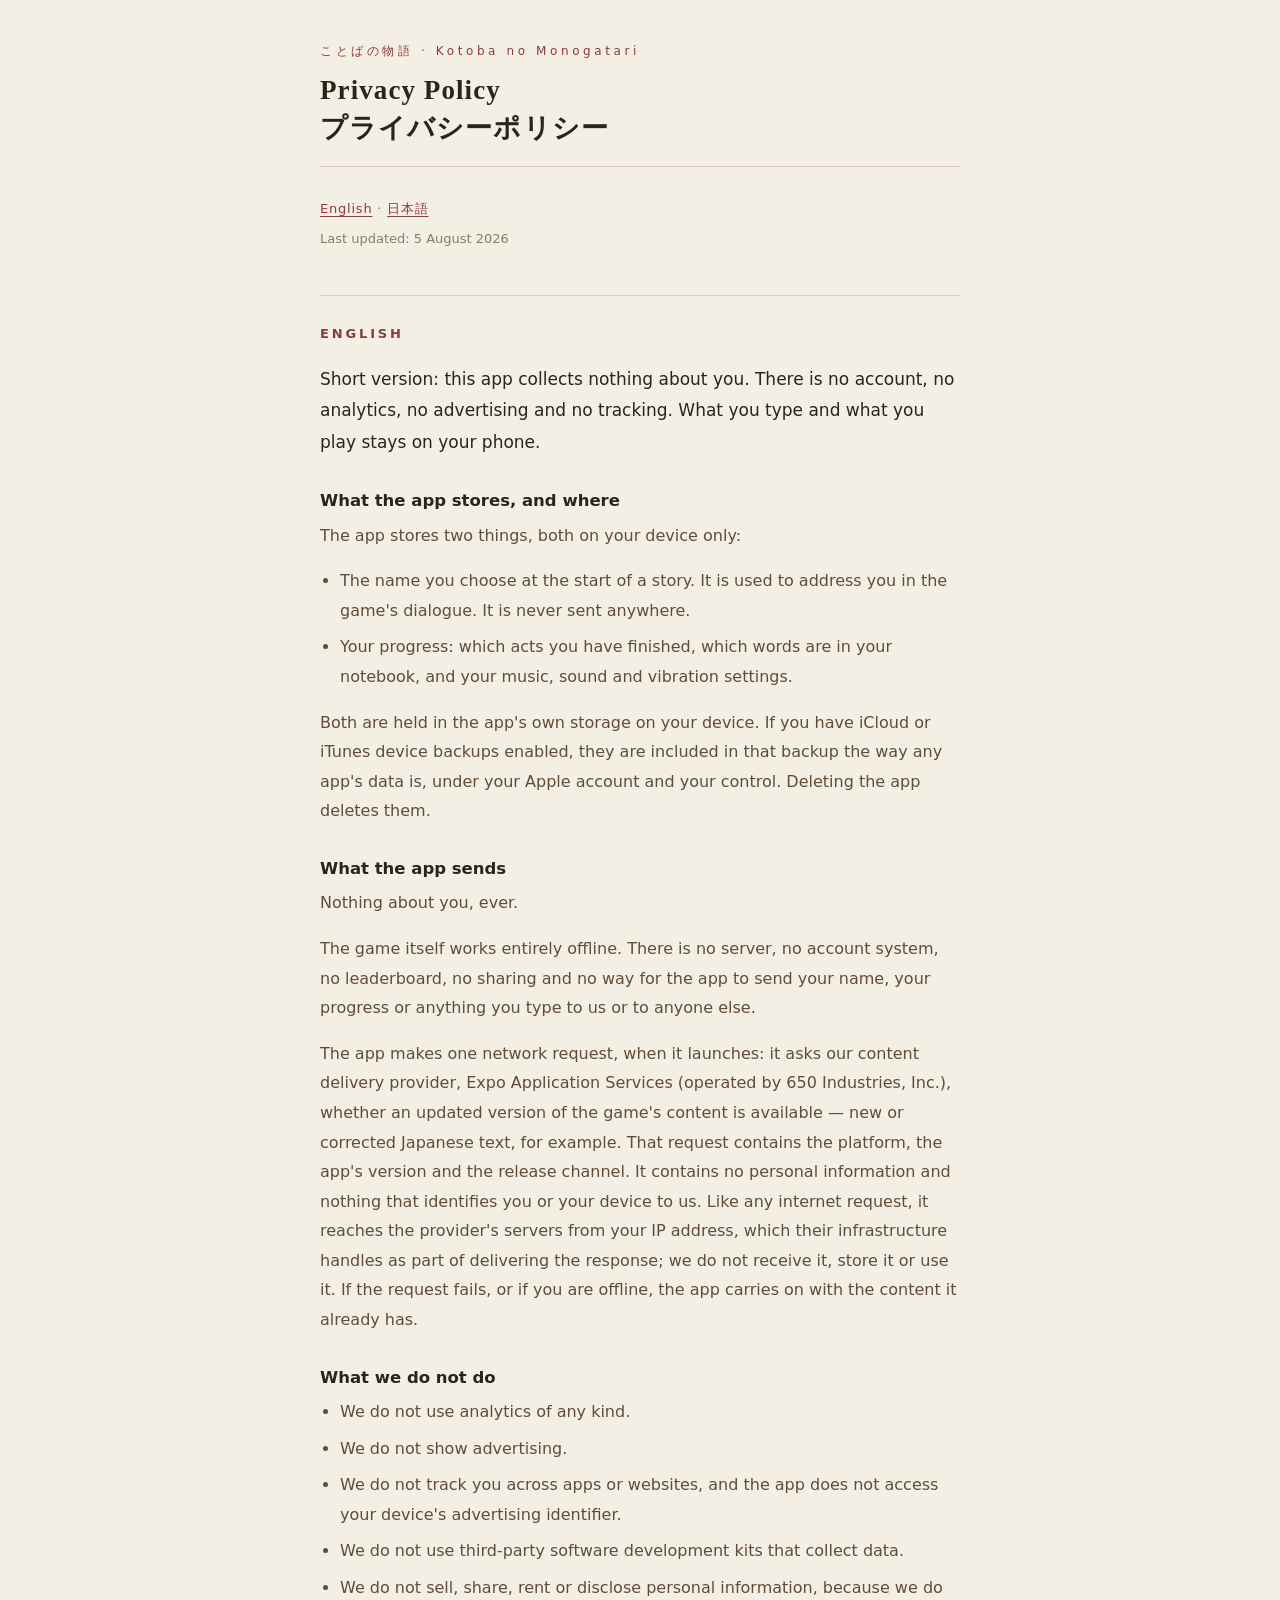
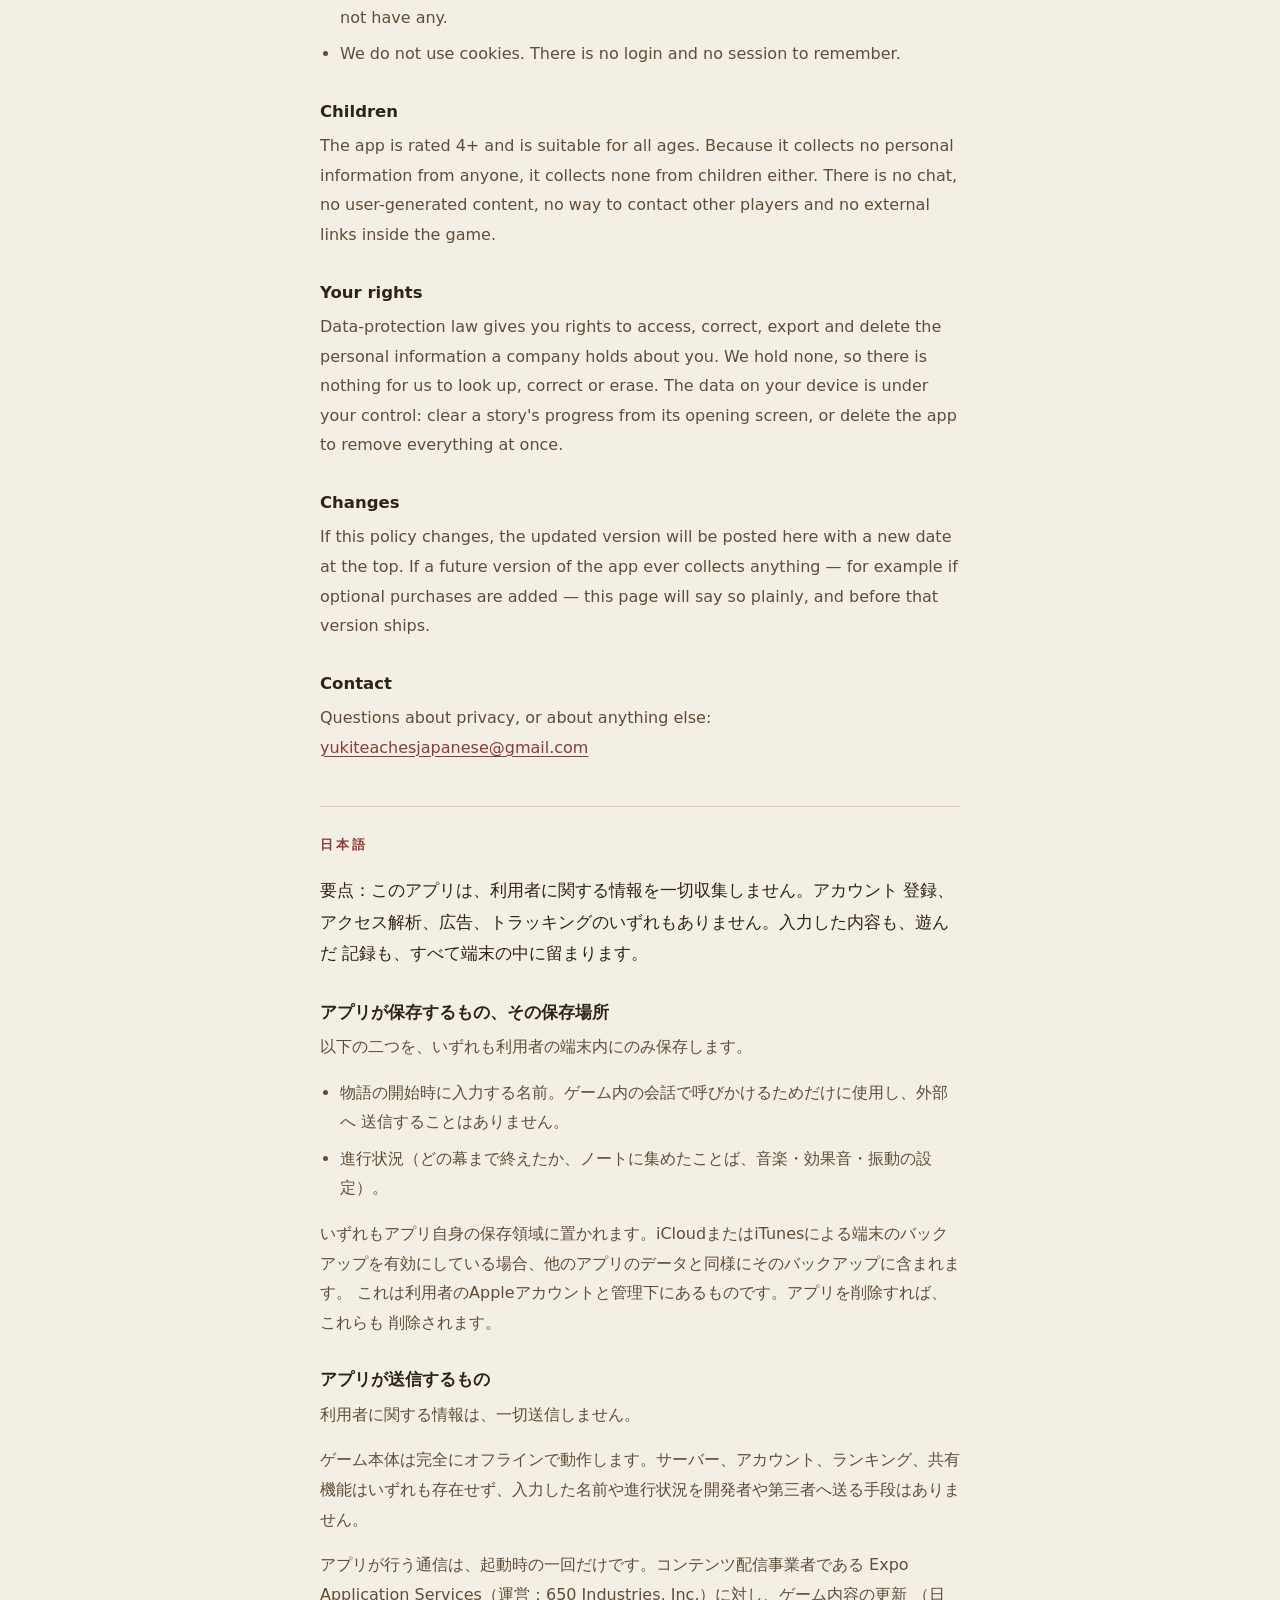
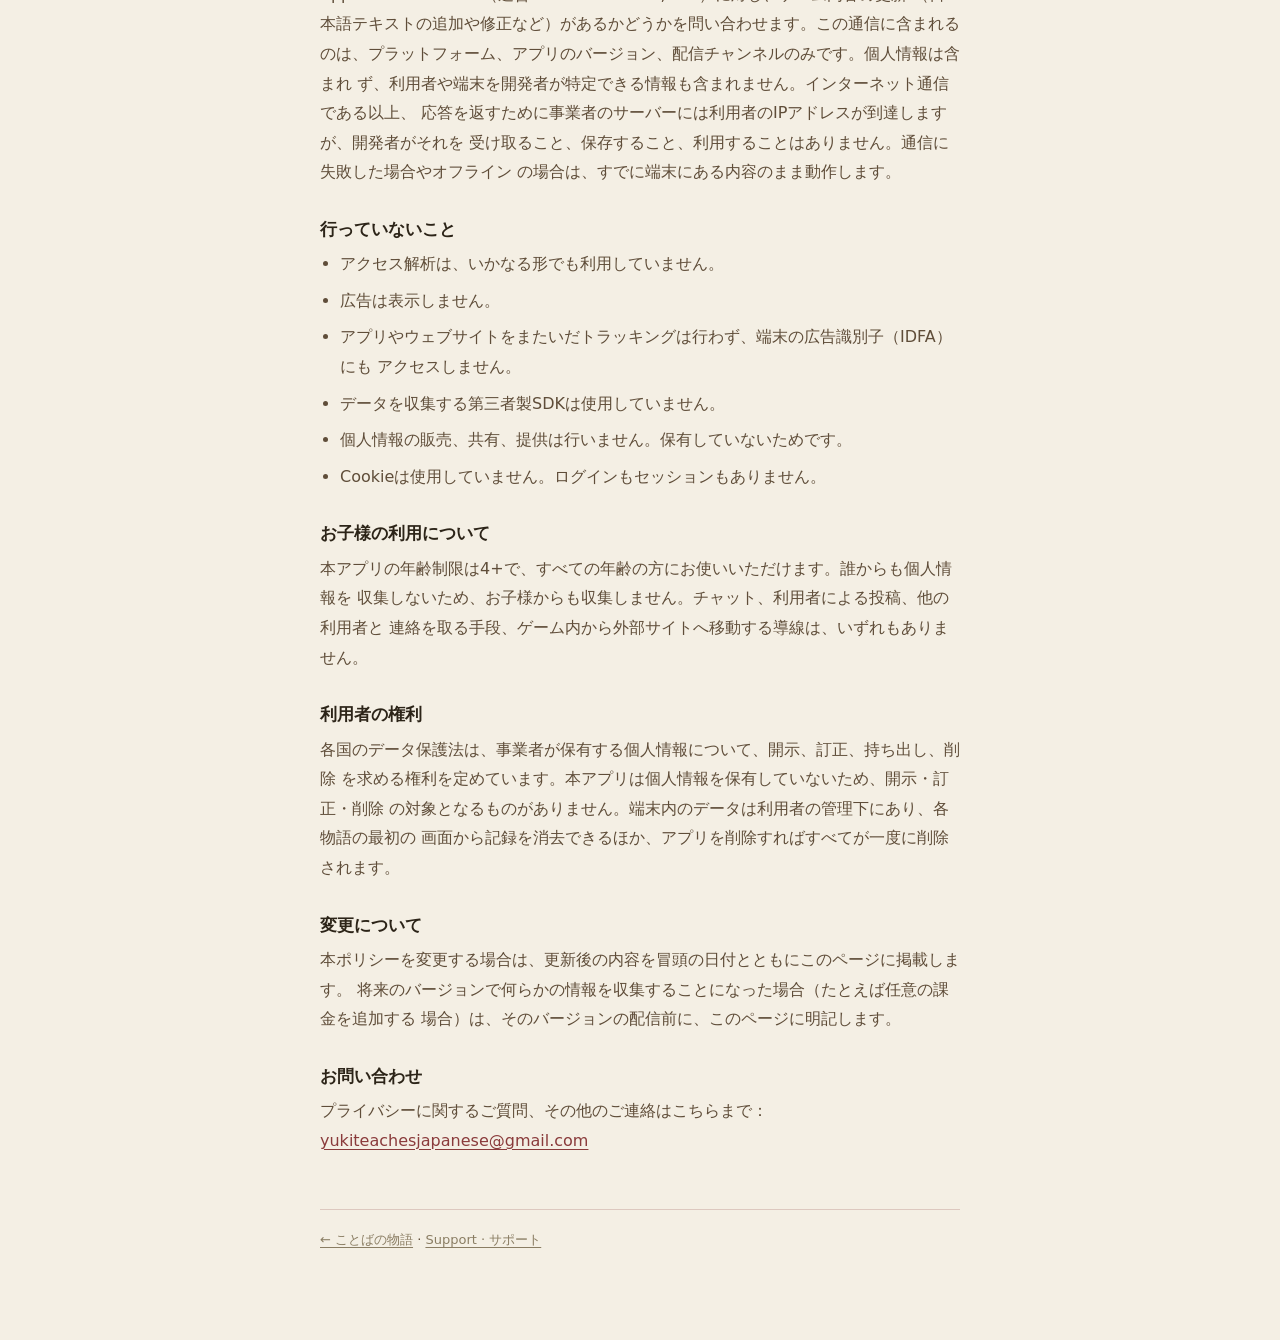
==== privacy.html @ 6cbe2940 "The support and privacy pages the App Store links to Both required by App Store Connect, both opened" ====
<!DOCTYPE html>
<html lang="en">
<head>
<meta charset="utf-8">
<meta name="viewport" content="width=device-width, initial-scale=1">
<title>Privacy Policy — ことばの物語 / Kotoba no Monogatari</title>
<meta name="description" content="Privacy policy for ことばの物語 (Kotoba no Monogatari). The app collects no data.">
<link rel="stylesheet" href="style.css">
</head>
<body>
<main>

<header>
  <p class="eyebrow">ことばの物語 · Kotoba no Monogatari</p>
  <h1>Privacy Policy<br>プライバシーポリシー</h1>
</header>

<p class="langswitch"><a href="#en">English</a> · <a href="#ja">日本語</a></p>
<p class="updated">Last updated: 5 August 2026</p>

<h2 id="en">English</h2>

<p class="lead">Short version: this app collects nothing about you. There is no
account, no analytics, no advertising and no tracking. What you type and what
you play stays on your phone.</p>

<h3>What the app stores, and where</h3>
<p>The app stores two things, both on your device only:</p>
<ul>
  <li>The name you choose at the start of a story. It is used to address you in
      the game's dialogue. It is never sent anywhere.</li>
  <li>Your progress: which acts you have finished, which words are in your
      notebook, and your music, sound and vibration settings.</li>
</ul>
<p>Both are held in the app's own storage on your device. If you have iCloud or
iTunes device backups enabled, they are included in that backup the way any
app's data is, under your Apple account and your control. Deleting the app
deletes them.</p>

<h3>What the app sends</h3>
<p>Nothing about you, ever.</p>
<p>The game itself works entirely offline. There is no server, no account
system, no leaderboard, no sharing and no way for the app to send your name,
your progress or anything you type to us or to anyone else.</p>
<p>The app makes one network request, when it launches: it asks our content
delivery provider, Expo Application Services (operated by 650 Industries,
Inc.), whether an updated version of the game's content is available — new or
corrected Japanese text, for example. That request contains the platform, the
app's version and the release channel. It contains no personal information and
nothing that identifies you or your device to us. Like any internet request, it
reaches the provider's servers from your IP address, which their infrastructure
handles as part of delivering the response; we do not receive it, store it or
use it. If the request fails, or if you are offline, the app carries on with
the content it already has.</p>

<h3>What we do not do</h3>
<ul>
  <li>We do not use analytics of any kind.</li>
  <li>We do not show advertising.</li>
  <li>We do not track you across apps or websites, and the app does not access
      your device's advertising identifier.</li>
  <li>We do not use third-party software development kits that collect data.</li>
  <li>We do not sell, share, rent or disclose personal information, because we
      do not have any.</li>
  <li>We do not use cookies. There is no login and no session to remember.</li>
</ul>

<h3>Children</h3>
<p>The app is rated 4+ and is suitable for all ages. Because it collects no
personal information from anyone, it collects none from children either. There
is no chat, no user-generated content, no way to contact other players and no
external links inside the game.</p>

<h3>Your rights</h3>
<p>Data-protection law gives you rights to access, correct, export and delete
the personal information a company holds about you. We hold none, so there is
nothing for us to look up, correct or erase. The data on your device is under
your control: clear a story's progress from its opening screen, or delete the
app to remove everything at once.</p>

<h3>Changes</h3>
<p>If this policy changes, the updated version will be posted here with a new
date at the top. If a future version of the app ever collects anything — for
example if optional purchases are added — this page will say so plainly, and
before that version ships.</p>

<h3>Contact</h3>
<p>Questions about privacy, or about anything else:
<a href="mailto:yukiteachesjapanese@gmail.com">yukiteachesjapanese@gmail.com</a></p>

<h2 id="ja">日本語</h2>

<p class="lead">要点：このアプリは、利用者に関する情報を一切収集しません。アカウント
登録、アクセス解析、広告、トラッキングのいずれもありません。入力した内容も、遊んだ
記録も、すべて端末の中に留まります。</p>

<h3>アプリが保存するもの、その保存場所</h3>
<p>以下の二つを、いずれも利用者の端末内にのみ保存します。</p>
<ul>
  <li>物語の開始時に入力する名前。ゲーム内の会話で呼びかけるためだけに使用し、外部へ
      送信することはありません。</li>
  <li>進行状況（どの幕まで終えたか、ノートに集めたことば、音楽・効果音・振動の設定）。</li>
</ul>
<p>いずれもアプリ自身の保存領域に置かれます。iCloudまたはiTunesによる端末のバック
アップを有効にしている場合、他のアプリのデータと同様にそのバックアップに含まれます。
これは利用者のAppleアカウントと管理下にあるものです。アプリを削除すれば、これらも
削除されます。</p>

<h3>アプリが送信するもの</h3>
<p>利用者に関する情報は、一切送信しません。</p>
<p>ゲーム本体は完全にオフラインで動作します。サーバー、アカウント、ランキング、共有
機能はいずれも存在せず、入力した名前や進行状況を開発者や第三者へ送る手段はありません。</p>
<p>アプリが行う通信は、起動時の一回だけです。コンテンツ配信事業者である
Expo Application Services（運営：650 Industries, Inc.）に対し、ゲーム内容の更新
（日本語テキストの追加や修正など）があるかどうかを問い合わせます。この通信に含まれる
のは、プラットフォーム、アプリのバージョン、配信チャンネルのみです。個人情報は含まれ
ず、利用者や端末を開発者が特定できる情報も含まれません。インターネット通信である以上、
応答を返すために事業者のサーバーには利用者のIPアドレスが到達しますが、開発者がそれを
受け取ること、保存すること、利用することはありません。通信に失敗した場合やオフライン
の場合は、すでに端末にある内容のまま動作します。</p>

<h3>行っていないこと</h3>
<ul>
  <li>アクセス解析は、いかなる形でも利用していません。</li>
  <li>広告は表示しません。</li>
  <li>アプリやウェブサイトをまたいだトラッキングは行わず、端末の広告識別子（IDFA）にも
      アクセスしません。</li>
  <li>データを収集する第三者製SDKは使用していません。</li>
  <li>個人情報の販売、共有、提供は行いません。保有していないためです。</li>
  <li>Cookieは使用していません。ログインもセッションもありません。</li>
</ul>

<h3>お子様の利用について</h3>
<p>本アプリの年齢制限は4+で、すべての年齢の方にお使いいただけます。誰からも個人情報を
収集しないため、お子様からも収集しません。チャット、利用者による投稿、他の利用者と
連絡を取る手段、ゲーム内から外部サイトへ移動する導線は、いずれもありません。</p>

<h3>利用者の権利</h3>
<p>各国のデータ保護法は、事業者が保有する個人情報について、開示、訂正、持ち出し、削除
を求める権利を定めています。本アプリは個人情報を保有していないため、開示・訂正・削除
の対象となるものがありません。端末内のデータは利用者の管理下にあり、各物語の最初の
画面から記録を消去できるほか、アプリを削除すればすべてが一度に削除されます。</p>

<h3>変更について</h3>
<p>本ポリシーを変更する場合は、更新後の内容を冒頭の日付とともにこのページに掲載します。
将来のバージョンで何らかの情報を収集することになった場合（たとえば任意の課金を追加する
場合）は、そのバージョンの配信前に、このページに明記します。</p>

<h3>お問い合わせ</h3>
<p>プライバシーに関するご質問、その他のご連絡はこちらまで：
<a href="mailto:yukiteachesjapanese@gmail.com">yukiteachesjapanese@gmail.com</a></p>

<footer>
  <p><a href="index.html">← ことばの物語</a> · <a href="support.html">Support · サポート</a></p>
</footer>

</main>
</body>
</html>
---- style.css ----
/* ことばの物語 — the pages the App Store links to.

   Deliberately plain and deliberately self-contained: no fonts, no scripts, no
   analytics, nothing fetched from anywhere. A privacy policy that phones a
   third party on load is its own small joke, and this one promises it does not
   happen, so the page had better not do it. */

:root {
  --paper: #f4efe4;
  --ink:   #2c2418;
  --soft:  #5f4d39;
  --faint: #8a7d63;
  --accent:#8a3b3b;
  --rule:  rgba(138, 59, 59, 0.22);
}

@media (prefers-color-scheme: dark) {
  :root {
    --paper: #16181f;
    --ink:   #e6e1d5;
    --soft:  #b3ab9a;
    --faint: #8a8375;
    --accent:#d98a6a;
    --rule:  rgba(217, 138, 106, 0.24);
  }
}

* { box-sizing: border-box; }

html { -webkit-text-size-adjust: 100%; }

body {
  margin: 0;
  padding: 0 20px 72px;
  background: var(--paper);
  color: var(--ink);
  font-family: "Hiragino Kaku Gothic ProN", "Hiragino Sans", "Noto Sans JP",
               "Yu Gothic", system-ui, -apple-system, sans-serif;
  font-size: 16px;
  line-height: 1.85;
}

main { max-width: 40rem; margin: 0 auto; }

header {
  border-bottom: 1px solid var(--rule);
  padding: 40px 0 18px;
  margin-bottom: 30px;
}

.eyebrow {
  font-size: 12px;
  letter-spacing: 0.3em;
  color: var(--accent);
  margin: 0 0 10px;
}

h1 {
  font-family: "Shippori Mincho", "Hiragino Mincho ProN", "Yu Mincho", serif;
  font-size: 27px;
  letter-spacing: 0.04em;
  line-height: 1.4;
  margin: 0;
  font-weight: 600;
}

h2 {
  font-size: 13px;
  letter-spacing: 0.22em;
  color: var(--accent);
  text-transform: uppercase;
  border-top: 1px solid var(--rule);
  padding-top: 26px;
  margin: 44px 0 18px;
  font-weight: 600;
}

h3 {
  font-size: 16.5px;
  margin: 30px 0 6px;
  font-weight: 600;
  line-height: 1.6;
}

p { margin: 0 0 16px; color: var(--soft); }
p.lead { color: var(--ink); font-size: 17px; }

ul { margin: 0 0 16px; padding-left: 1.25em; color: var(--soft); }
li { margin-bottom: 7px; }

a { color: var(--accent); text-decoration-thickness: 1px; text-underline-offset: 3px; }
a:hover { text-decoration-thickness: 2px; }

/* the two big links on the front page */
.card {
  display: block;
  border: 1px solid var(--accent);
  border-radius: 3px;
  padding: 17px 18px;
  margin-bottom: 13px;
  text-decoration: none;
  color: var(--accent);
  font-size: 17px;
  letter-spacing: 0.06em;
}
.card:hover { background: rgba(138, 59, 59, 0.06); }
/* the two languages stack rather than sharing a line: "プライバシーポリシー"
   set beside an English title wraps mid-word on a narrow phone, and a lone
   ー on the second line looks like a mistake */
.card b { display: block; font-weight: 600; }
.card i { display: block; font-style: normal; font-size: 14.5px; margin-top: 1px; }
.card span { display: block; color: var(--faint); font-size: 13px; letter-spacing: 0; margin-top: 6px; }

.langswitch { font-size: 13px; letter-spacing: 0.06em; color: var(--faint); margin: 0 0 6px; }

.updated { font-size: 13px; color: var(--faint); margin: 0 0 30px; }

footer {
  border-top: 1px solid var(--rule);
  margin-top: 54px;
  padding-top: 18px;
  font-size: 13px;
  color: var(--faint);
}
footer a { color: var(--faint); }
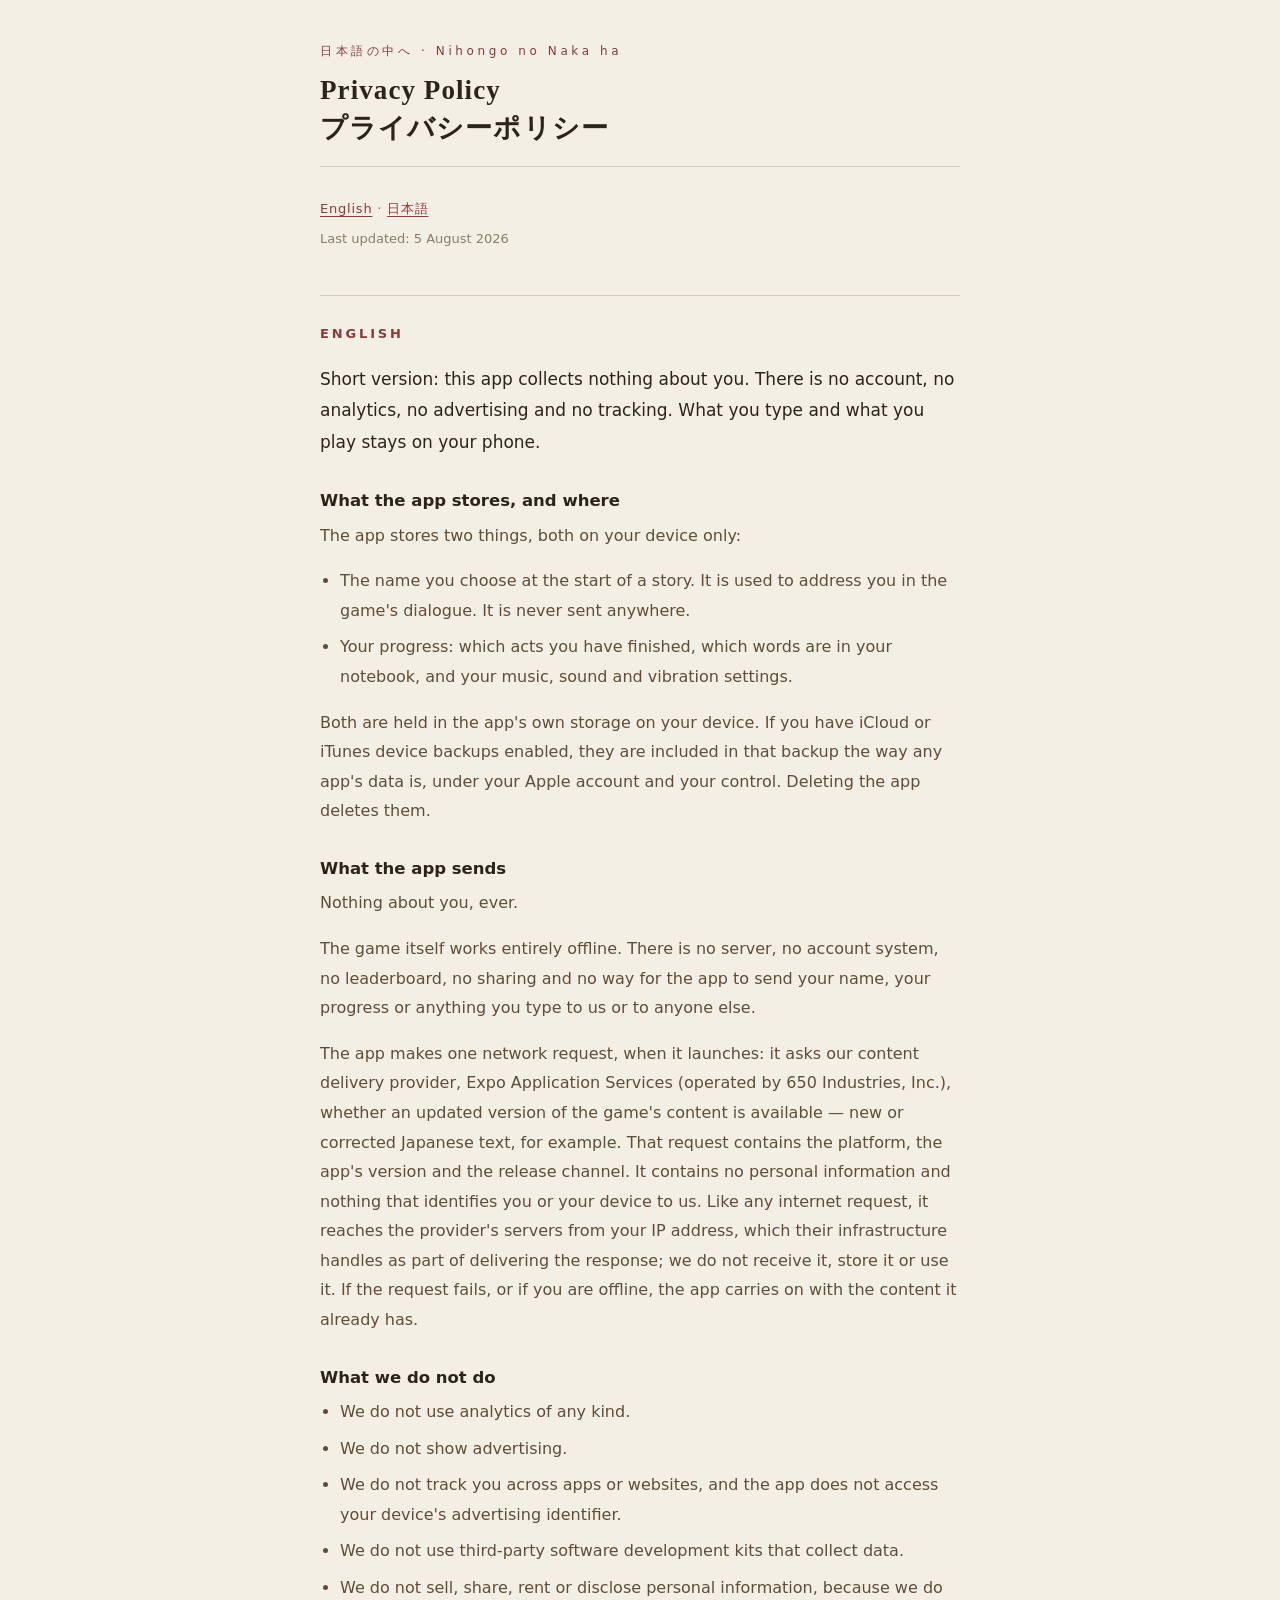
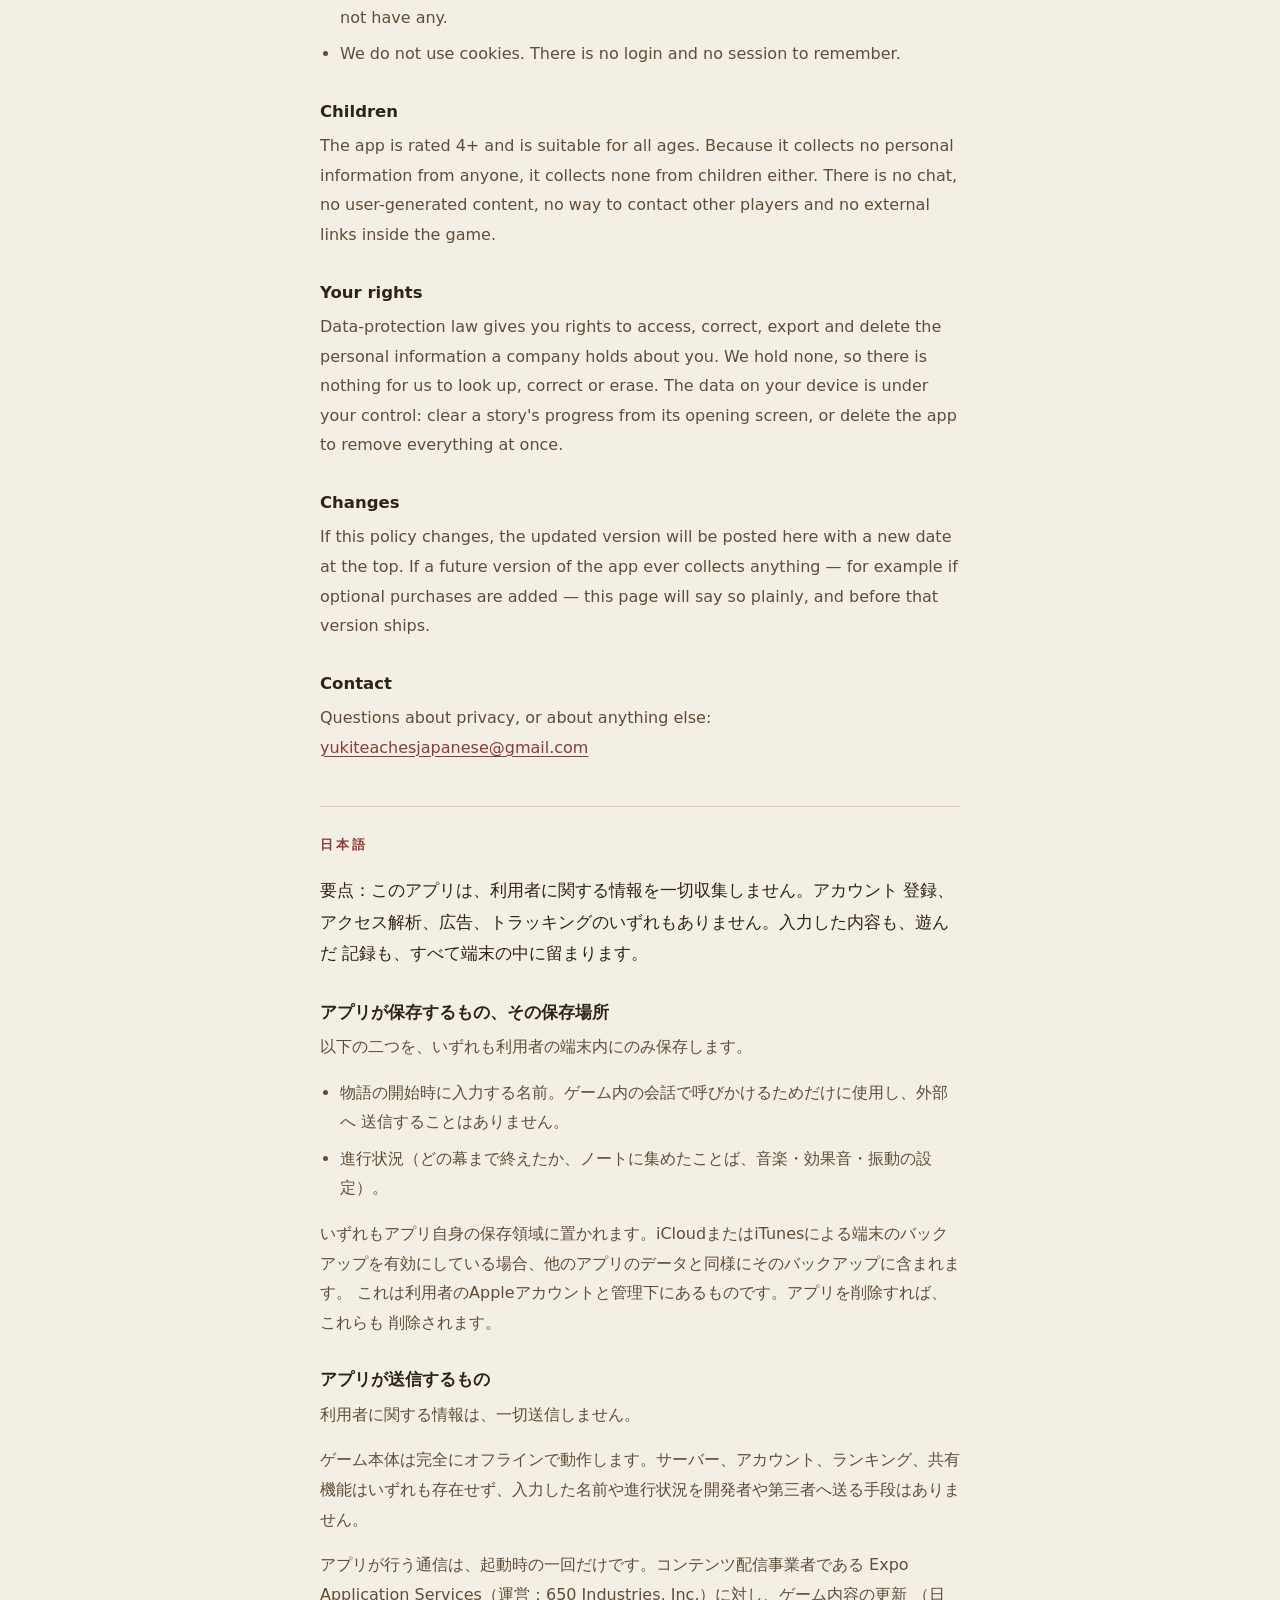
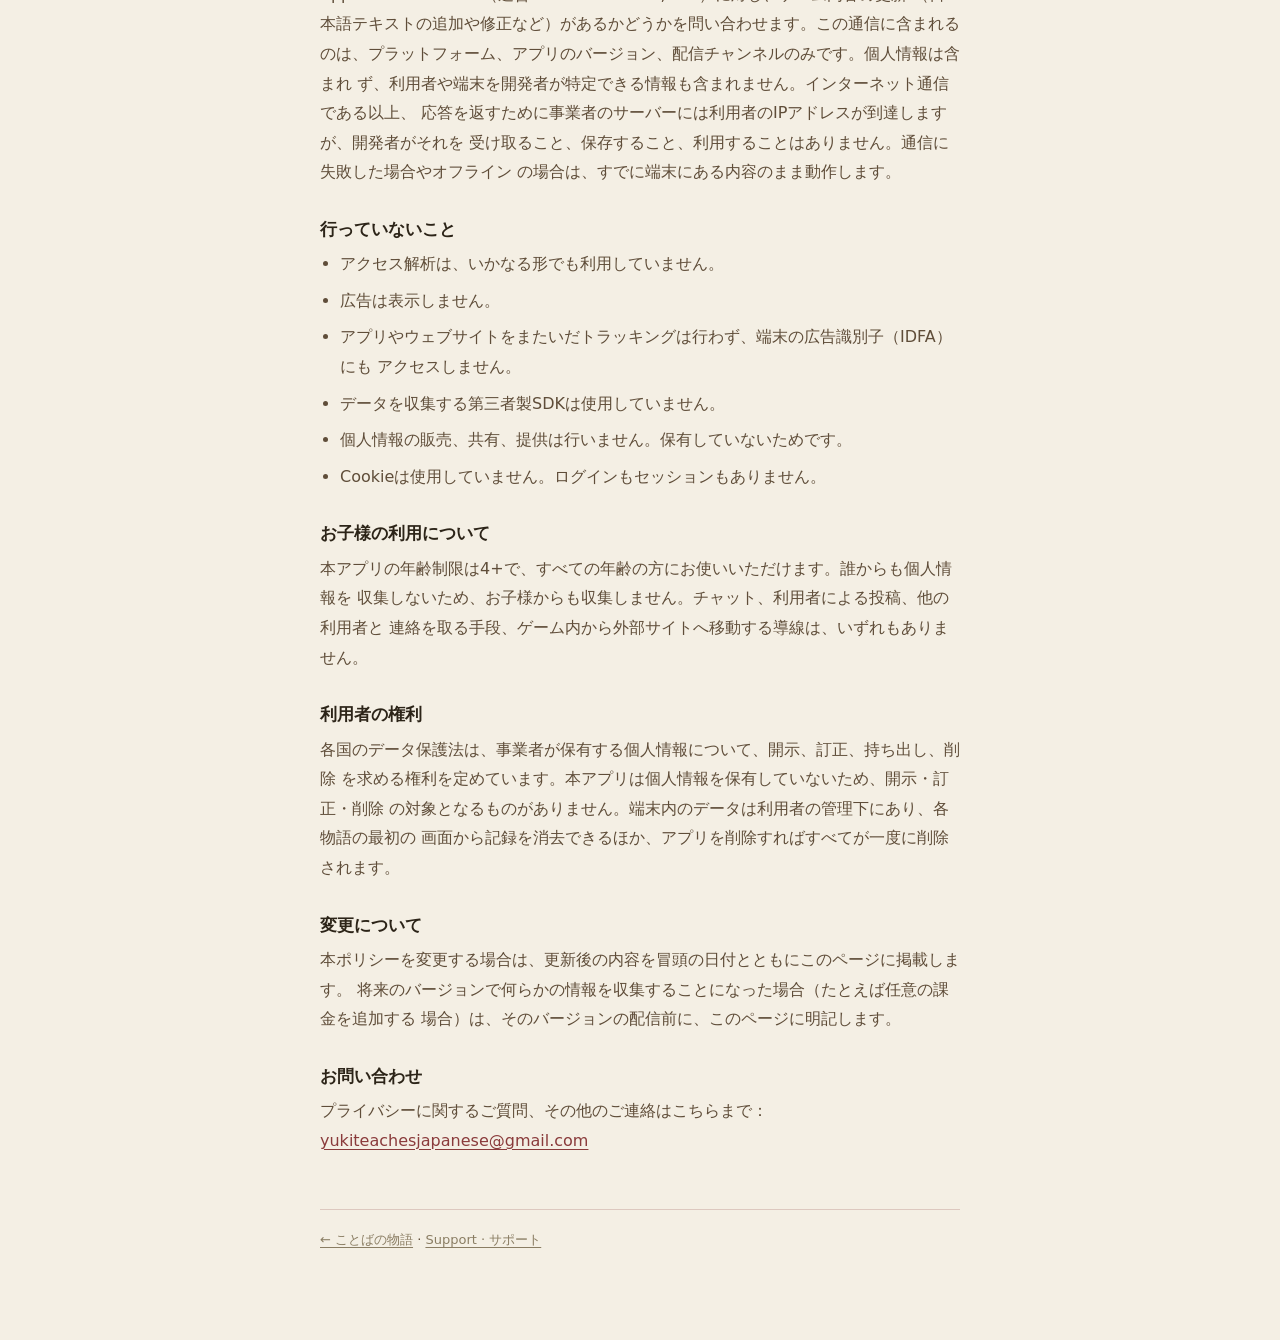
==== commit 62c2edad: "Update title and header for privacy policy page" ====
--- a/privacy.html
+++ b/privacy.html
@@ -3,7 +3,7 @@
 <head>
 <meta charset="utf-8">
 <meta name="viewport" content="width=device-width, initial-scale=1">
-<title>Privacy Policy — ことばの物語 / Kotoba no Monogatari</title>
+<title>Privacy Policy — 日本語の中へ / Nihongo no Naka he</title>
 <meta name="description" content="Privacy policy for ことばの物語 (Kotoba no Monogatari). The app collects no data.">
 <link rel="stylesheet" href="style.css">
 </head>
@@ -11,7 +11,7 @@
 <main>
 
 <header>
-  <p class="eyebrow">ことばの物語 · Kotoba no Monogatari</p>
+  <p class="eyebrow">日本語の中へ · Nihongo no Naka ha</p>
   <h1>Privacy Policy<br>プライバシーポリシー</h1>
 </header>
 
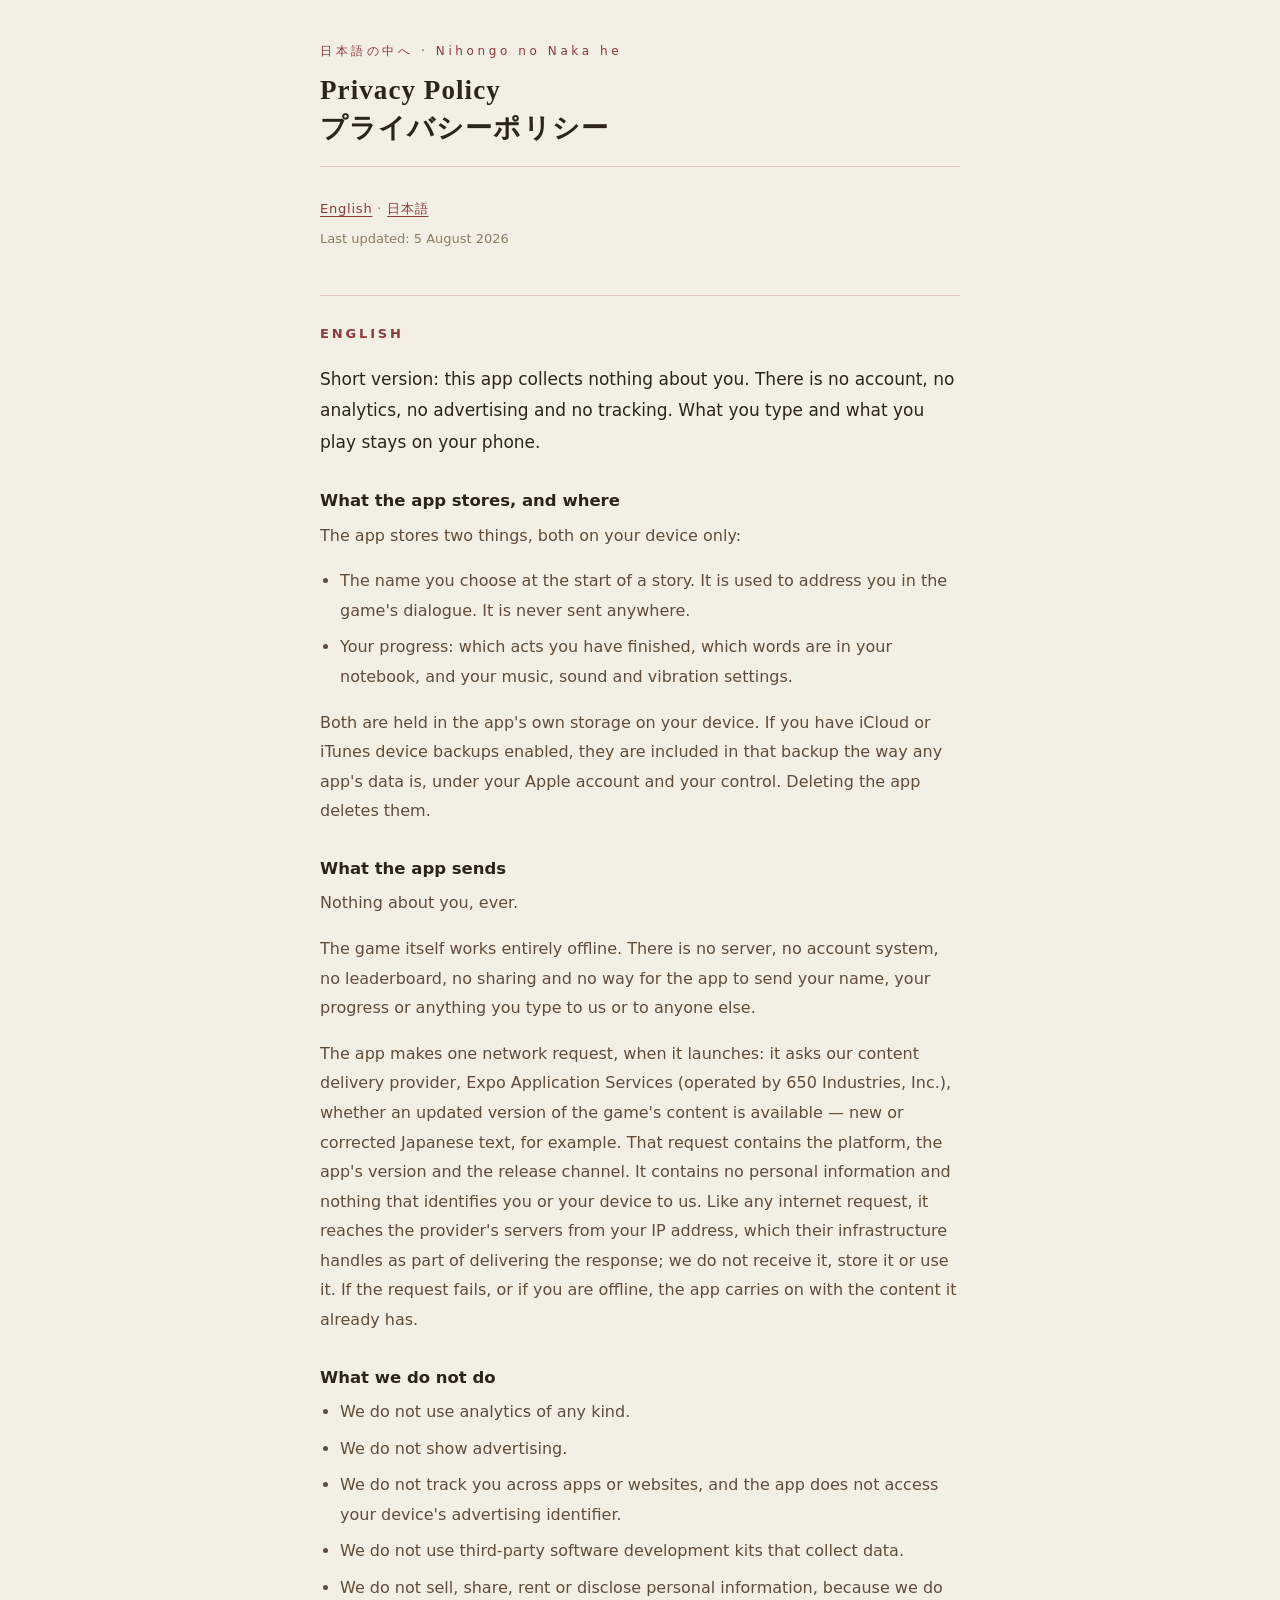
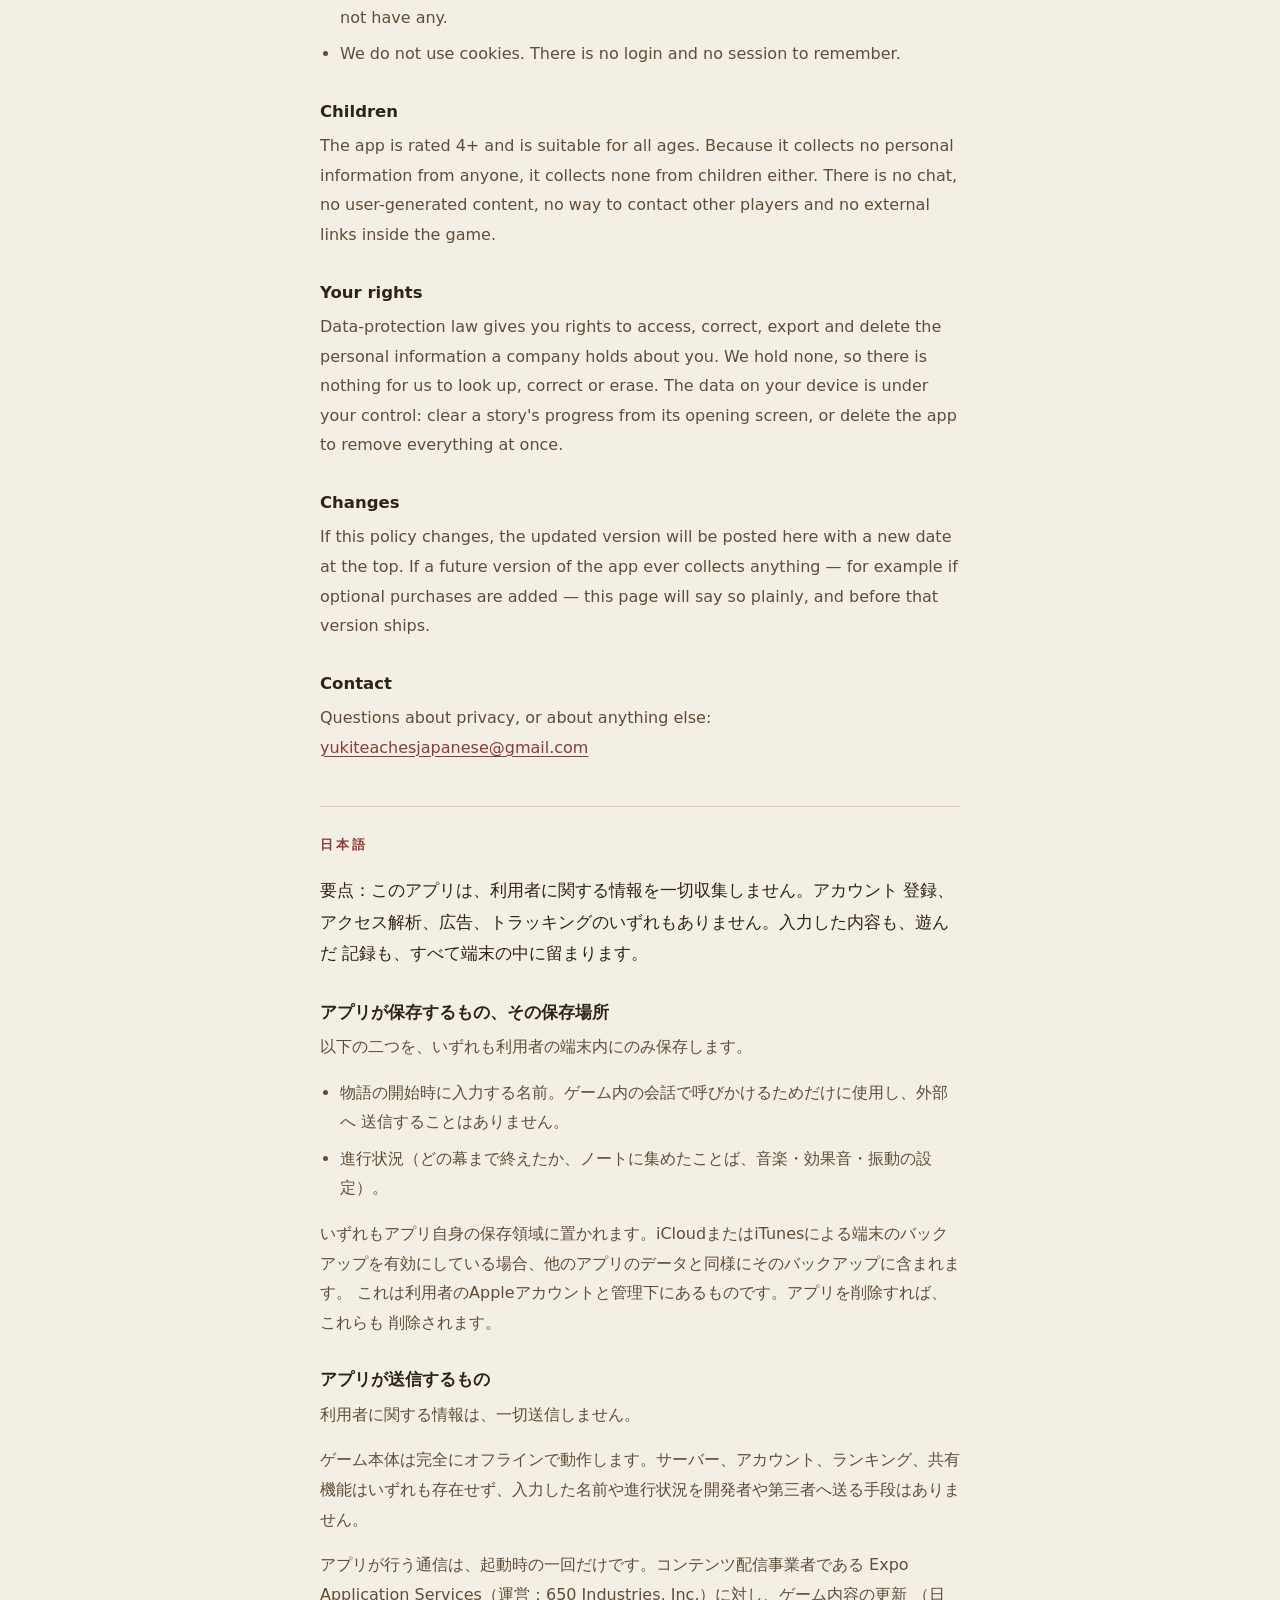
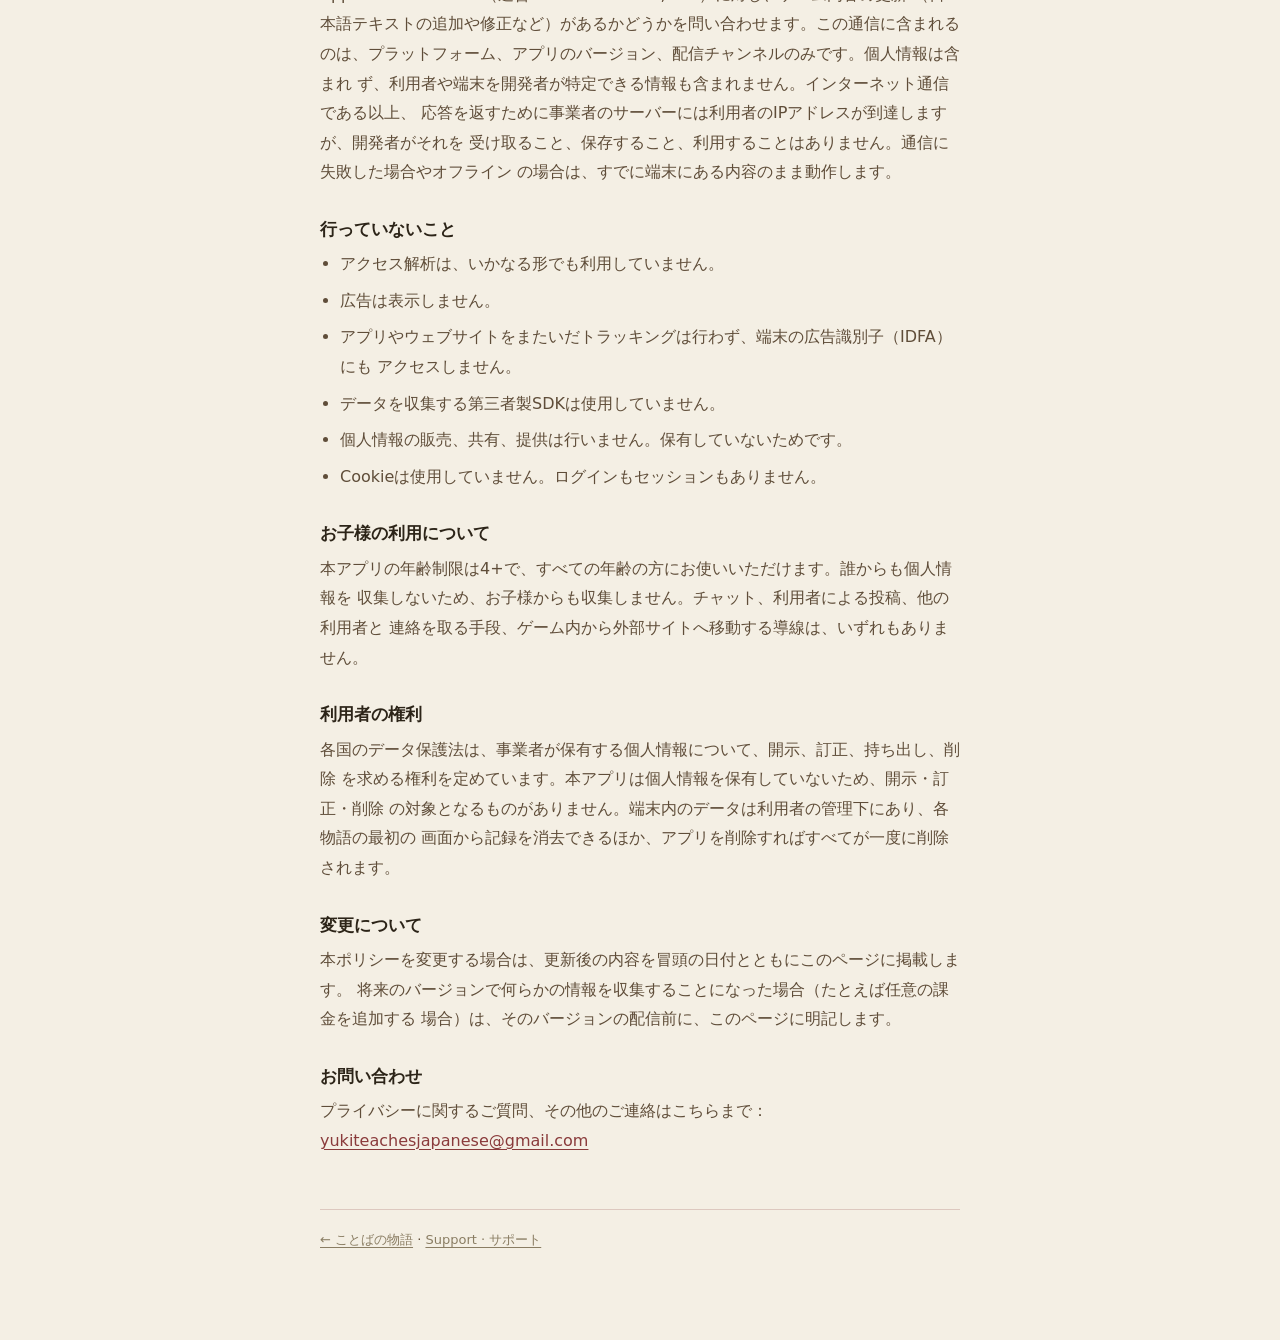
==== commit 46b92879: "Fix typo in Japanese text in privacy.html" ====
--- a/privacy.html
+++ b/privacy.html
@@ -11,7 +11,7 @@
 <main>
 
 <header>
-  <p class="eyebrow">日本語の中へ · Nihongo no Naka ha</p>
+  <p class="eyebrow">日本語の中へ · Nihongo no Naka he</p>
   <h1>Privacy Policy<br>プライバシーポリシー</h1>
 </header>
 
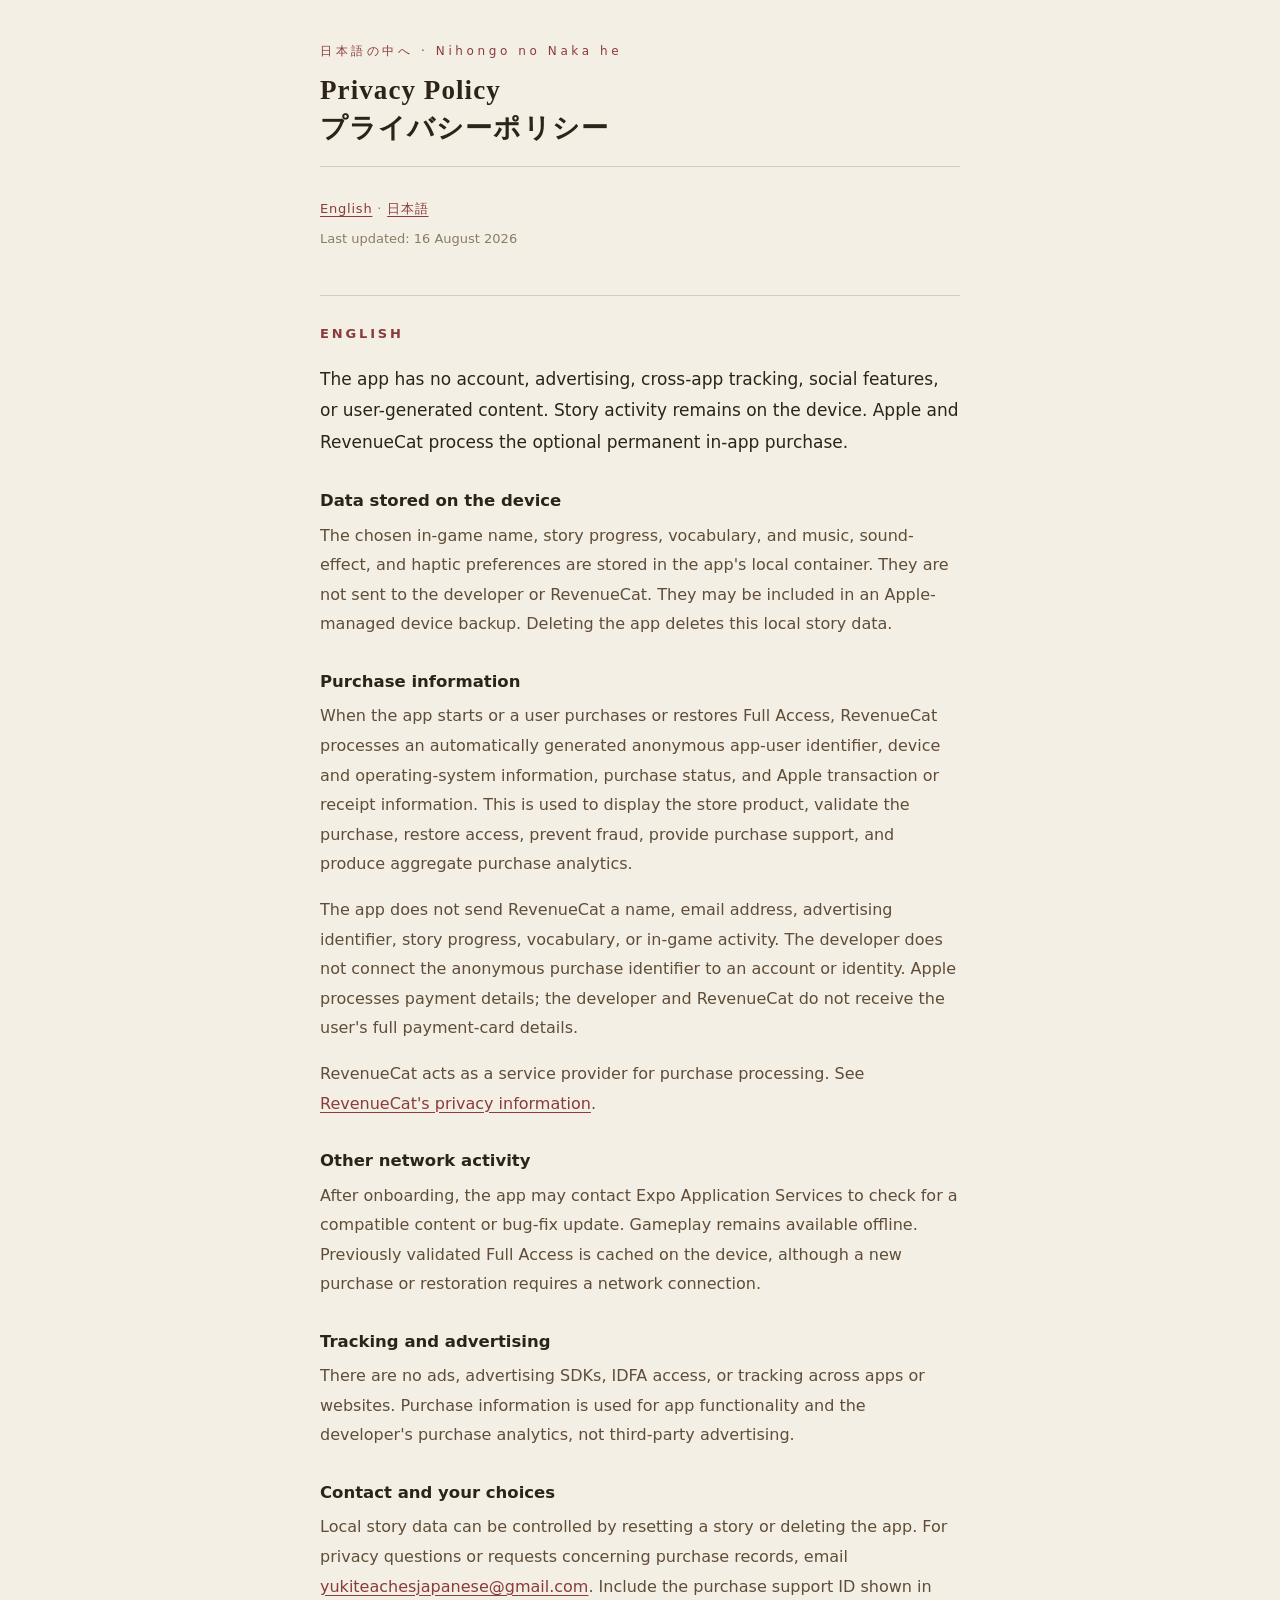
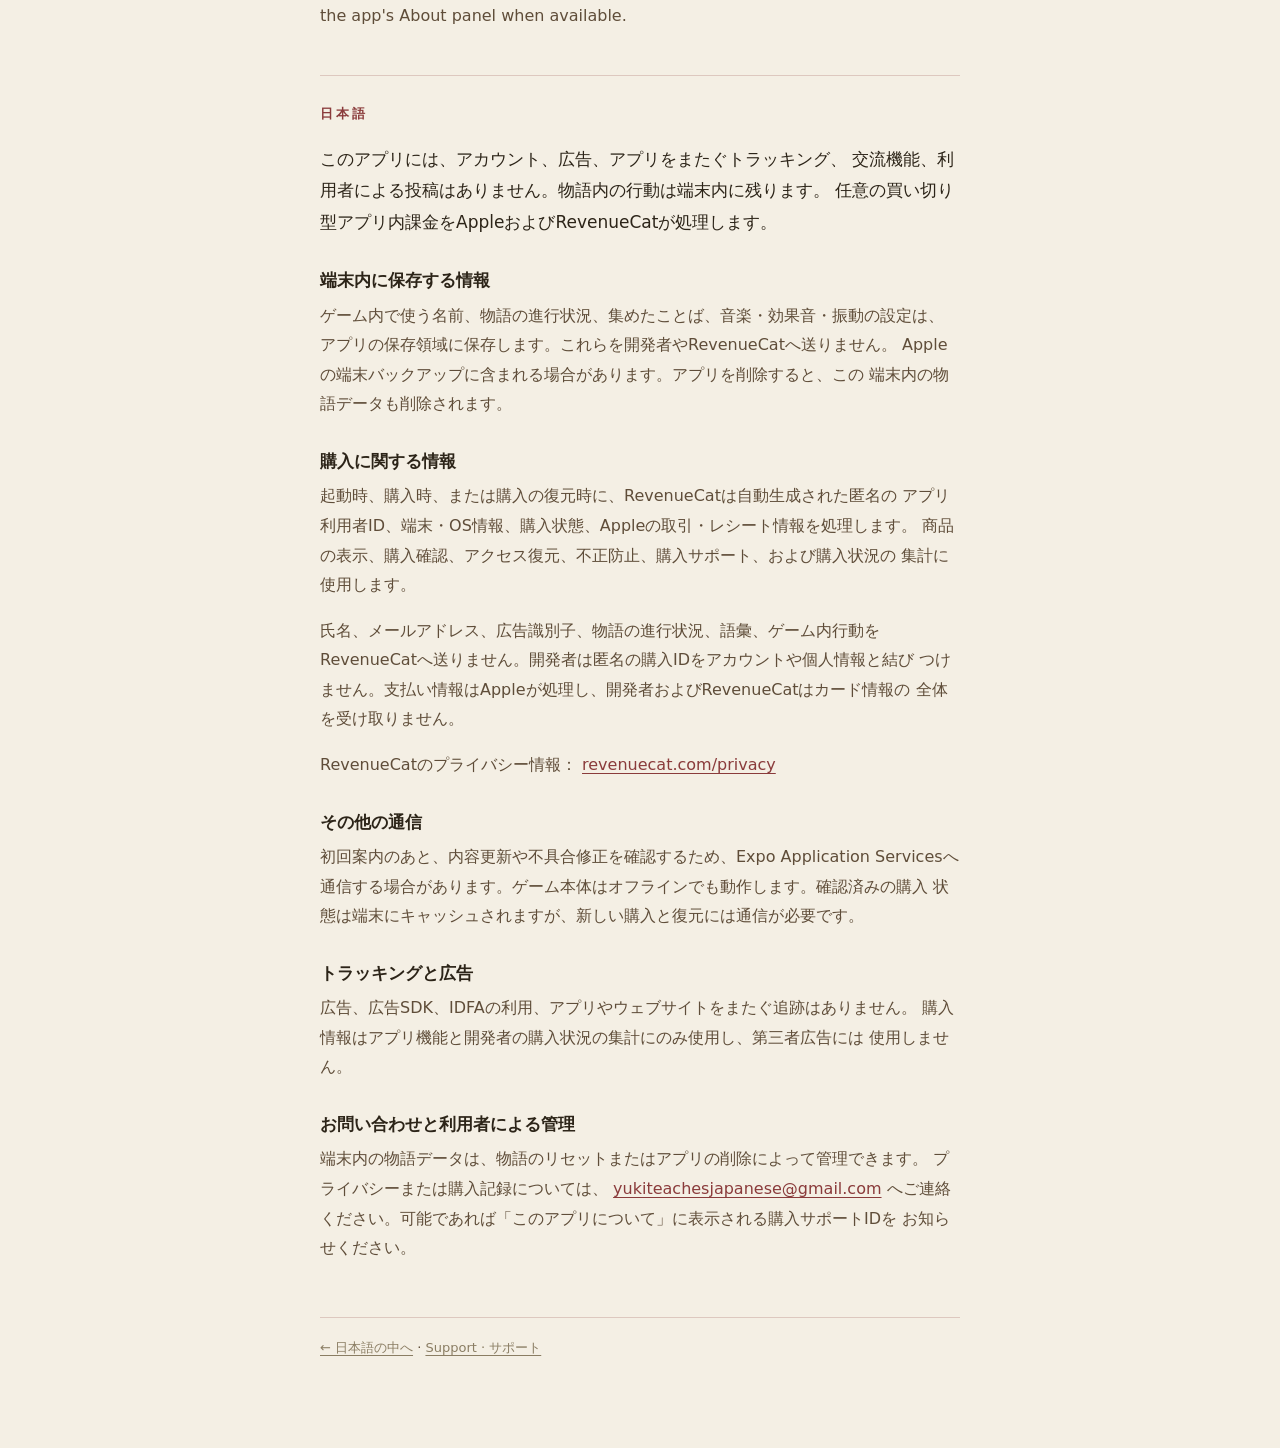
==== commit cc24b3df: "Update privacy.html for Full Access" ====
--- a/privacy.html
+++ b/privacy.html
@@ -4,156 +4,105 @@
 <meta charset="utf-8">
 <meta name="viewport" content="width=device-width, initial-scale=1">
 <title>Privacy Policy — 日本語の中へ / Nihongo no Naka he</title>
-<meta name="description" content="Privacy policy for ことばの物語 (Kotoba no Monogatari). The app collects no data.">
+<meta name="description" content="Privacy policy for 日本語の中へ, including its optional RevenueCat-managed in-app purchase.">
 <link rel="stylesheet" href="style.css">
 </head>
 <body>
 <main>
-
 <header>
   <p class="eyebrow">日本語の中へ · Nihongo no Naka he</p>
   <h1>Privacy Policy<br>プライバシーポリシー</h1>
 </header>
-
 <p class="langswitch"><a href="#en">English</a> · <a href="#ja">日本語</a></p>
-<p class="updated">Last updated: 5 August 2026</p>
+<p class="updated">Last updated: 16 August 2026</p>
 
 <h2 id="en">English</h2>
+<p class="lead">The app has no account, advertising, cross-app tracking, social
+features, or user-generated content. Story activity remains on the device.
+Apple and RevenueCat process the optional permanent in-app purchase.</p>
 
-<p class="lead">Short version: this app collects nothing about you. There is no
-account, no analytics, no advertising and no tracking. What you type and what
-you play stays on your phone.</p>
+<h3>Data stored on the device</h3>
+<p>The chosen in-game name, story progress, vocabulary, and music, sound-effect,
+and haptic preferences are stored in the app's local container. They are not
+sent to the developer or RevenueCat. They may be included in an Apple-managed
+device backup. Deleting the app deletes this local story data.</p>
 
-<h3>What the app stores, and where</h3>
-<p>The app stores two things, both on your device only:</p>
-<ul>
-  <li>The name you choose at the start of a story. It is used to address you in
-      the game's dialogue. It is never sent anywhere.</li>
-  <li>Your progress: which acts you have finished, which words are in your
-      notebook, and your music, sound and vibration settings.</li>
-</ul>
-<p>Both are held in the app's own storage on your device. If you have iCloud or
-iTunes device backups enabled, they are included in that backup the way any
-app's data is, under your Apple account and your control. Deleting the app
-deletes them.</p>
+<h3>Purchase information</h3>
+<p>When the app starts or a user purchases or restores Full Access, RevenueCat
+processes an automatically generated anonymous app-user identifier, device and
+operating-system information, purchase status, and Apple transaction or receipt
+information. This is used to display the store product, validate the purchase,
+restore access, prevent fraud, provide purchase support, and produce aggregate
+purchase analytics.</p>
+<p>The app does not send RevenueCat a name, email address, advertising
+identifier, story progress, vocabulary, or in-game activity. The developer does
+not connect the anonymous purchase identifier to an account or identity. Apple
+processes payment details; the developer and RevenueCat do not receive the
+user's full payment-card details.</p>
+<p>RevenueCat acts as a service provider for purchase processing. See
+<a href="https://www.revenuecat.com/privacy/">RevenueCat's privacy information</a>.</p>
 
-<h3>What the app sends</h3>
-<p>Nothing about you, ever.</p>
-<p>The game itself works entirely offline. There is no server, no account
-system, no leaderboard, no sharing and no way for the app to send your name,
-your progress or anything you type to us or to anyone else.</p>
-<p>The app makes one network request, when it launches: it asks our content
-delivery provider, Expo Application Services (operated by 650 Industries,
-Inc.), whether an updated version of the game's content is available — new or
-corrected Japanese text, for example. That request contains the platform, the
-app's version and the release channel. It contains no personal information and
-nothing that identifies you or your device to us. Like any internet request, it
-reaches the provider's servers from your IP address, which their infrastructure
-handles as part of delivering the response; we do not receive it, store it or
-use it. If the request fails, or if you are offline, the app carries on with
-the content it already has.</p>
+<h3>Other network activity</h3>
+<p>After onboarding, the app may contact Expo Application Services to check for
+a compatible content or bug-fix update. Gameplay remains available offline.
+Previously validated Full Access is cached on the device, although a new
+purchase or restoration requires a network connection.</p>
 
-<h3>What we do not do</h3>
-<ul>
-  <li>We do not use analytics of any kind.</li>
-  <li>We do not show advertising.</li>
-  <li>We do not track you across apps or websites, and the app does not access
-      your device's advertising identifier.</li>
-  <li>We do not use third-party software development kits that collect data.</li>
-  <li>We do not sell, share, rent or disclose personal information, because we
-      do not have any.</li>
-  <li>We do not use cookies. There is no login and no session to remember.</li>
-</ul>
+<h3>Tracking and advertising</h3>
+<p>There are no ads, advertising SDKs, IDFA access, or tracking across apps or
+websites. Purchase information is used for app functionality and the
+developer's purchase analytics, not third-party advertising.</p>
 
-<h3>Children</h3>
-<p>The app is rated 4+ and is suitable for all ages. Because it collects no
-personal information from anyone, it collects none from children either. There
-is no chat, no user-generated content, no way to contact other players and no
-external links inside the game.</p>
-
-<h3>Your rights</h3>
-<p>Data-protection law gives you rights to access, correct, export and delete
-the personal information a company holds about you. We hold none, so there is
-nothing for us to look up, correct or erase. The data on your device is under
-your control: clear a story's progress from its opening screen, or delete the
-app to remove everything at once.</p>
-
-<h3>Changes</h3>
-<p>If this policy changes, the updated version will be posted here with a new
-date at the top. If a future version of the app ever collects anything — for
-example if optional purchases are added — this page will say so plainly, and
-before that version ships.</p>
-
-<h3>Contact</h3>
-<p>Questions about privacy, or about anything else:
-<a href="mailto:yukiteachesjapanese@gmail.com">yukiteachesjapanese@gmail.com</a></p>
+<h3>Contact and your choices</h3>
+<p>Local story data can be controlled by resetting a story or deleting the app.
+For privacy questions or requests concerning purchase records, email
+<a href="mailto:yukiteachesjapanese@gmail.com">yukiteachesjapanese@gmail.com</a>.
+Include the purchase support ID shown in the app's About panel when available.</p>
 
 <h2 id="ja">日本語</h2>
+<p class="lead">このアプリには、アカウント、広告、アプリをまたぐトラッキング、
+交流機能、利用者による投稿はありません。物語内の行動は端末内に残ります。
+任意の買い切り型アプリ内課金をAppleおよびRevenueCatが処理します。</p>
 
-<p class="lead">要点：このアプリは、利用者に関する情報を一切収集しません。アカウント
-登録、アクセス解析、広告、トラッキングのいずれもありません。入力した内容も、遊んだ
-記録も、すべて端末の中に留まります。</p>
+<h3>端末内に保存する情報</h3>
+<p>ゲーム内で使う名前、物語の進行状況、集めたことば、音楽・効果音・振動の設定は、
+アプリの保存領域に保存します。これらを開発者やRevenueCatへ送りません。
+Appleの端末バックアップに含まれる場合があります。アプリを削除すると、この
+端末内の物語データも削除されます。</p>
 
-<h3>アプリが保存するもの、その保存場所</h3>
-<p>以下の二つを、いずれも利用者の端末内にのみ保存します。</p>
-<ul>
-  <li>物語の開始時に入力する名前。ゲーム内の会話で呼びかけるためだけに使用し、外部へ
-      送信することはありません。</li>
-  <li>進行状況（どの幕まで終えたか、ノートに集めたことば、音楽・効果音・振動の設定）。</li>
-</ul>
-<p>いずれもアプリ自身の保存領域に置かれます。iCloudまたはiTunesによる端末のバック
-アップを有効にしている場合、他のアプリのデータと同様にそのバックアップに含まれます。
-これは利用者のAppleアカウントと管理下にあるものです。アプリを削除すれば、これらも
-削除されます。</p>
+<h3>購入に関する情報</h3>
+<p>起動時、購入時、または購入の復元時に、RevenueCatは自動生成された匿名の
+アプリ利用者ID、端末・OS情報、購入状態、Appleの取引・レシート情報を処理します。
+商品の表示、購入確認、アクセス復元、不正防止、購入サポート、および購入状況の
+集計に使用します。</p>
+<p>氏名、メールアドレス、広告識別子、物語の進行状況、語彙、ゲーム内行動を
+RevenueCatへ送りません。開発者は匿名の購入IDをアカウントや個人情報と結び
+つけません。支払い情報はAppleが処理し、開発者およびRevenueCatはカード情報の
+全体を受け取りません。</p>
+<p>RevenueCatのプライバシー情報：
+<a href="https://www.revenuecat.com/privacy/">revenuecat.com/privacy</a></p>
 
-<h3>アプリが送信するもの</h3>
-<p>利用者に関する情報は、一切送信しません。</p>
-<p>ゲーム本体は完全にオフラインで動作します。サーバー、アカウント、ランキング、共有
-機能はいずれも存在せず、入力した名前や進行状況を開発者や第三者へ送る手段はありません。</p>
-<p>アプリが行う通信は、起動時の一回だけです。コンテンツ配信事業者である
-Expo Application Services（運営：650 Industries, Inc.）に対し、ゲーム内容の更新
-（日本語テキストの追加や修正など）があるかどうかを問い合わせます。この通信に含まれる
-のは、プラットフォーム、アプリのバージョン、配信チャンネルのみです。個人情報は含まれ
-ず、利用者や端末を開発者が特定できる情報も含まれません。インターネット通信である以上、
-応答を返すために事業者のサーバーには利用者のIPアドレスが到達しますが、開発者がそれを
-受け取ること、保存すること、利用することはありません。通信に失敗した場合やオフライン
-の場合は、すでに端末にある内容のまま動作します。</p>
+<h3>その他の通信</h3>
+<p>初回案内のあと、内容更新や不具合修正を確認するため、Expo Application Servicesへ
+通信する場合があります。ゲーム本体はオフラインでも動作します。確認済みの購入
+状態は端末にキャッシュされますが、新しい購入と復元には通信が必要です。</p>
 
-<h3>行っていないこと</h3>
-<ul>
-  <li>アクセス解析は、いかなる形でも利用していません。</li>
-  <li>広告は表示しません。</li>
-  <li>アプリやウェブサイトをまたいだトラッキングは行わず、端末の広告識別子（IDFA）にも
-      アクセスしません。</li>
-  <li>データを収集する第三者製SDKは使用していません。</li>
-  <li>個人情報の販売、共有、提供は行いません。保有していないためです。</li>
-  <li>Cookieは使用していません。ログインもセッションもありません。</li>
-</ul>
+<h3>トラッキングと広告</h3>
+<p>広告、広告SDK、IDFAの利用、アプリやウェブサイトをまたぐ追跡はありません。
+購入情報はアプリ機能と開発者の購入状況の集計にのみ使用し、第三者広告には
+使用しません。</p>
 
-<h3>お子様の利用について</h3>
-<p>本アプリの年齢制限は4+で、すべての年齢の方にお使いいただけます。誰からも個人情報を
-収集しないため、お子様からも収集しません。チャット、利用者による投稿、他の利用者と
-連絡を取る手段、ゲーム内から外部サイトへ移動する導線は、いずれもありません。</p>
-
-<h3>利用者の権利</h3>
-<p>各国のデータ保護法は、事業者が保有する個人情報について、開示、訂正、持ち出し、削除
-を求める権利を定めています。本アプリは個人情報を保有していないため、開示・訂正・削除
-の対象となるものがありません。端末内のデータは利用者の管理下にあり、各物語の最初の
-画面から記録を消去できるほか、アプリを削除すればすべてが一度に削除されます。</p>
-
-<h3>変更について</h3>
-<p>本ポリシーを変更する場合は、更新後の内容を冒頭の日付とともにこのページに掲載します。
-将来のバージョンで何らかの情報を収集することになった場合（たとえば任意の課金を追加する
-場合）は、そのバージョンの配信前に、このページに明記します。</p>
-
-<h3>お問い合わせ</h3>
-<p>プライバシーに関するご質問、その他のご連絡はこちらまで：
-<a href="mailto:yukiteachesjapanese@gmail.com">yukiteachesjapanese@gmail.com</a></p>
+<h3>お問い合わせと利用者による管理</h3>
+<p>端末内の物語データは、物語のリセットまたはアプリの削除によって管理できます。
+プライバシーまたは購入記録については、
+<a href="mailto:yukiteachesjapanese@gmail.com">yukiteachesjapanese@gmail.com</a>
+へご連絡ください。可能であれば「このアプリについて」に表示される購入サポートIDを
+お知らせください。</p>
 
 <footer>
-  <p><a href="index.html">← ことばの物語</a> · <a href="support.html">Support · サポート</a></p>
+  <p><a href="index.html">← 日本語の中へ</a> · <a href="support.html">Support · サポート</a></p>
 </footer>
-
 </main>
 </body>
 </html>
+
